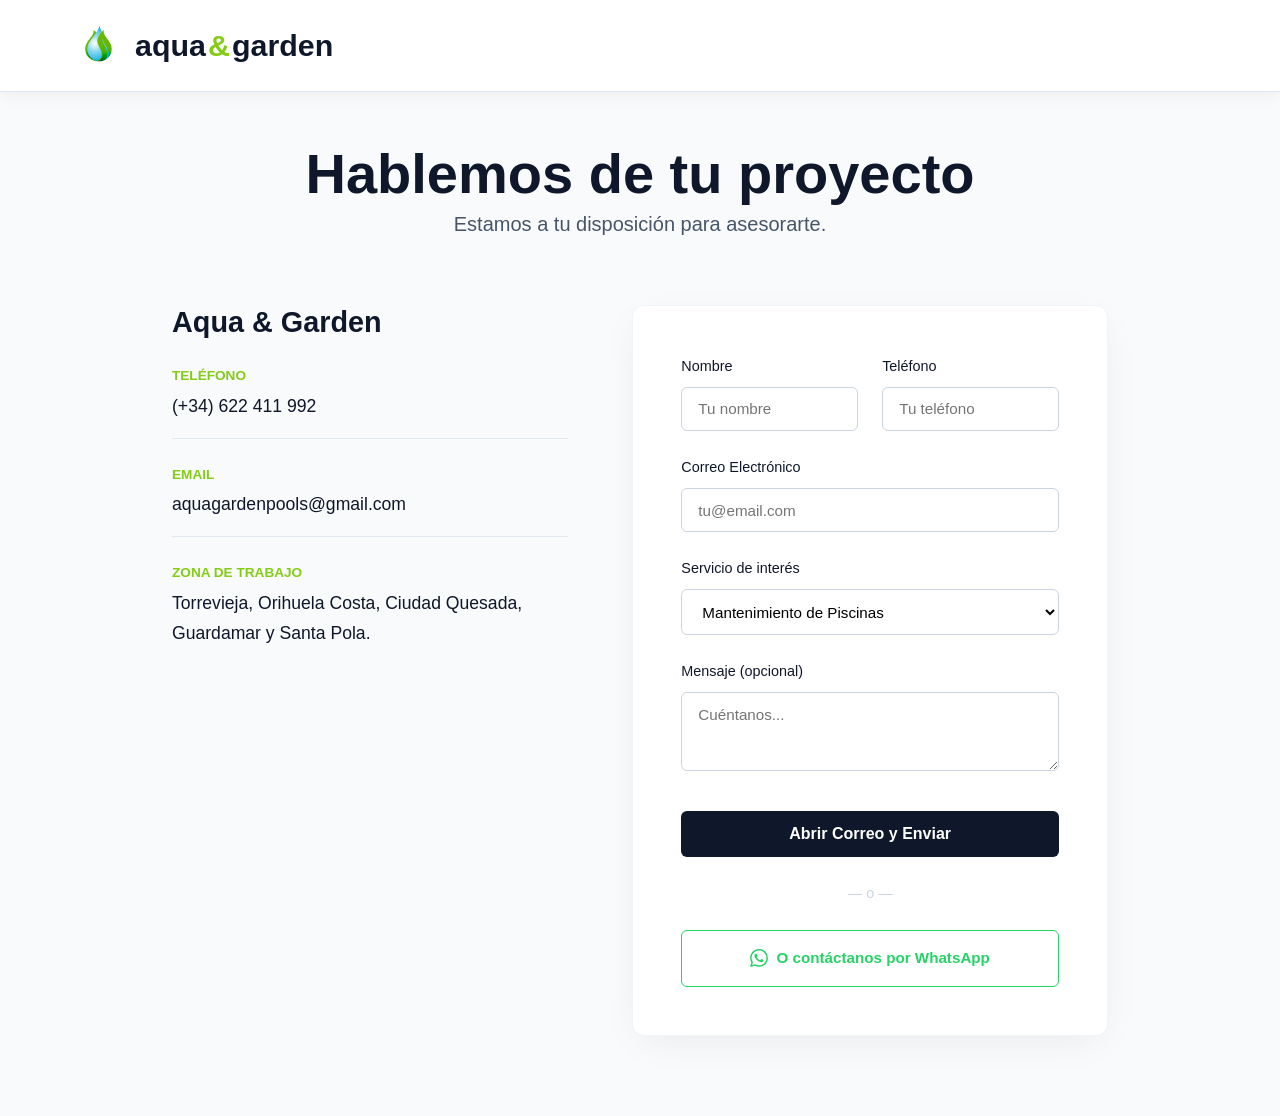
==== pages/contacto.html @ d7ba5b90 "Version inicial web Aqua Garden" ====
<!DOCTYPE html>
<html lang="es">
<head>
  <meta charset="UTF-8">
  <meta name="viewport" content="width=device-width, initial-scale=1.0">
  <title>Contacto | Aqua & Garden</title>
  <link rel="icon" type="image/png" href="../assets/img/faviconpestana.png">
  <link rel="stylesheet" href="../assets/css/style.css">
  <style>
    .contact-section { max-width: 1000px; margin: 0 auto; padding-top: 140px; padding-bottom: 80px; }
    .contact-header { text-align: center; margin-bottom: 4rem; }
    .contact-grid { display: grid; grid-template-columns: 1fr 1.2fr; gap: 4rem; align-items: start; }
    
    .contact-info { background: transparent; padding: 0; }
    .contact-info h3 { font-size: 1.8rem; margin-bottom: 1.5rem; color: var(--text-main); }
    .info-item { margin-bottom: 1.5rem; border-bottom: 1px solid #e2e8f0; padding-bottom: 1rem; }
    .info-label { display: block; font-size: 0.85rem; font-weight: 600; color: var(--primary); text-transform: uppercase; margin-bottom: 0.3rem; }
    .info-item p { color: var(--text-main); font-size: 1.1rem; margin: 0; }
    
    .contact-form-wrapper { background: #ffffff; padding: 3rem; border-radius: 12px; box-shadow: 0 10px 40px -10px rgba(0,0,0,0.08); border: 1px solid #f1f5f9; }
    .form-row { display: grid; grid-template-columns: 1fr 1fr; gap: 1.5rem; }
    .form-group { margin-bottom: 1.5rem; }
    .form-group label { display: block; margin-bottom: 0.5rem; font-weight: 500; font-size: 0.9rem; }
    .form-group input, .form-group select, .form-group textarea { width: 100%; padding: 0.8rem 1rem; border: 1px solid #cbd5e1; border-radius: 6px; background: #fff; font-family: inherit; font-size: 0.95rem; transition: all 0.3s; }
    .form-group input:focus, .form-group select:focus, .form-group textarea:focus { outline: none; border-color: var(--primary); box-shadow: 0 0 0 3px rgba(132, 204, 22, 0.1); }
    
    .btn-submit { width: 100%; padding: 0.9rem; font-size: 1rem; border-radius: 6px; background: var(--text-main); color: #fff; font-weight: 600; border: none; cursor: pointer; transition: 0.3s; margin-top: 0.5rem; }
    .btn-submit:hover { background: var(--primary); color: var(--text-main); }
    
    .btn-whatsapp { display: flex; align-items: center; justify-content: center; width: 100%; padding: 0.9rem; background: transparent; color: #25D366; border: 1px solid #25D366; border-radius: 6px; font-weight: 600; text-decoration: none; margin-top: 1rem; transition: 0.3s; font-size: 0.95rem; }
    .btn-whatsapp:hover { background: #25D366; color: #fff; }
    
    @media (max-width: 900px) { .contact-grid { grid-template-columns: 1fr; } .form-row { grid-template-columns: 1fr; gap: 0; } }
  </style>
</head>
<body>
  <header class="header"><div class="container header__container"><a href="../index.html" class="logo"><img src="../assets/img/gota.png" alt="Gota" class="header-logo-img">aqua<span>&</span>garden</a></div></header>

  <main class="contact-section container">
    <div class="contact-header">
      <h1 class="section-title">Hablemos de tu proyecto</h1>
      <p class="section-subtitle">Estamos a tu disposición para asesorarte.</p>
    </div>

    <div class="contact-grid">
      <div class="contact-info">
        <h3>Aqua & Garden</h3>
        <div class="info-item"><span class="info-label">Teléfono</span><p>(+34) 622 411 992</p></div>
        <div class="info-item"><span class="info-label">Email</span><p>aquagardenpools@gmail.com</p></div>
        <div class="info-item" style="border-bottom: none;"><span class="info-label">Zona de trabajo</span><p>Torrevieja, Orihuela Costa, Ciudad Quesada, Guardamar y Santa Pola.</p></div>
      </div>

      <div class="contact-form-wrapper">
        <!-- El formulario se envía a sí mismo (onsubmit) pero lo controlamos con JS -->
        <form id="contact-form">
          <div class="form-row">
            <div class="form-group"><label for="nombre">Nombre</label><input type="text" id="nombre" name="nombre" required placeholder="Tu nombre"></div>
            <div class="form-group"><label for="telefono">Teléfono</label><input type="tel" id="telefono" name="telefono" required placeholder="Tu teléfono"></div>
          </div>
          <div class="form-group"><label for="email">Correo Electrónico</label><input type="email" id="email" name="email" required placeholder="tu@email.com"></div>
          <div class="form-group"><label for="servicio">Servicio de interés</label><select id="servicio" name="servicio"><option value="piscina">Mantenimiento de Piscinas</option><option value="jardin">Jardinería</option><option value="limpieza">Limpieza</option></select></div>
          <div class="form-group"><label for="mensaje">Mensaje (opcional)</label><textarea id="mensaje" name="mensaje" rows="3" placeholder="Cuéntanos..."></textarea></div>
          <button type="submit" class="btn-submit">Abrir Correo y Enviar</button>
        </form>

        <div style="text-align: center; margin: 1.5rem 0; color: #cbd5e1; font-size: 0.9rem;">— o —</div>
        <a href="https://wa.me/34622411992?text=Hola,%20vengo%20desde%20la%20web%20de%20Aqua%20&%20Garden%20y%20me%20gustaría%20solicitar%20información." target="_blank" class="btn-whatsapp">
          <svg width="18" height="18" viewBox="0 0 24 24" fill="currentColor" style="margin-right: 8px;"><path d="M17.472 14.382c-.297-.149-1.758-.867-2.03-.967-.273-.099-.471-.148-.67.15-.197.297-.767.966-.94 1.164-.173.199-.347.223-.644.075-.297-.15-1.255-.463-2.39-1.475-.883-.788-1.48-1.761-1.653-2.059-.173-.297-.018-.458.13-.606.134-.133.298-.347.446-.52.149-.174.198-.298.298-.497.099-.198.05-.371-.025-.52-.075-.149-.669-1.612-.916-2.207-.242-.579-.487-.5-.669-.51-.173-.008-.371-.01-.57-.01-.198 0-.52.074-.792.372-.272.297-1.04 1.016-1.04 2.479 0 1.462 1.065 2.875 1.213 3.074.149.198 2.096 3.2 5.077 4.487.709.306 1.262.489 1.694.625.712.227 1.36.195 1.871.118.571-.085 1.758-.719 2.006-1.413.248-.694.248-1.289.173-1.413-.074-.124-.272-.198-.57-.347m-5.421 7.403h-.004a9.87 9.87 0 01-5.031-1.378l-.361-.214-3.741.982.998-3.648-.235-.374a9.86 9.86 0 01-1.51-5.26c.001-5.45 4.436-9.884 9.888-9.884 2.64 0 5.122 1.03 6.988 2.898a9.825 9.825 0 012.893 6.994c-.003 5.45-4.437 9.884-9.885 9.884m8.413-18.297A11.815 11.815 0 0012.05 0C5.495 0 .16 5.335.157 11.892c0 2.096.547 4.142 1.588 5.945L.057 24l6.305-1.654a11.882 11.882 0 005.683 1.448h.005c6.554 0 11.89-5.335 11.893-11.893a11.821 11.821 0 00-3.48-8.413z"/></svg>
          O contáctanos por WhatsApp
        </a>
      </div>
    </div>
  </main>

  <script>
    document.addEventListener("DOMContentLoaded", () => {
      const form = document.getElementById('contact-form');
      
      form.addEventListener('submit', (e) => {
        e.preventDefault(); // Evitamos que la página se recargue
        
        // Recogemos los datos
        const nombre = document.getElementById('nombre').value;
        const telefono = document.getElementById('telefono').value;
        const email = document.getElementById('email').value;
        const servicio = document.getElementById('servicio').value;
        const mensaje = document.getElementById('mensaje').value;

        // Preparamos el asunto y el cuerpo del correo
        const asunto = encodeURIComponent("Contacto Web: " + nombre);
        const cuerpo = encodeURIComponent(
          "Nombre: " + nombre + "\n" +
          "Teléfono: " + telefono + "\n" +
          "Email: " + email + "\n" +
          "Servicio: " + servicio + "\n\n" +
          "Mensaje:\n" + mensaje
        );

        // Abrimos el cliente de correo por defecto del usuario
        // NOTA: Aquí usamos el correo de Gmail que me indicaste
        const correoDestino = "aquagardenpools@gmail.com";
        window.location.href = `mailto:${correoDestino}?subject=${asunto}&body=${cuerpo}`;
      });
    });
  </script>
<script src="../assets/js/mobile-menu.js"></script>
</body>
</html>
---- assets/css/style.css ----
:root {
  --primary: #84cc16;
  --secondary: #38bdf8;
  --text-main: #0f172a;
  --text-muted: #475569;
  --bg-light: #f8fafc;
  --font-heading: 'Poppins', sans-serif;
  --font-base: 'Inter', sans-serif;
  --shadow: 0 4px 20px rgba(0,0,0,0.05);
}

* { margin: 0; padding: 0; box-sizing: border-box; }
body { background-color: var(--bg-light); color: var(--text-main); font-family: var(--font-base); line-height: 1.7; }
h1, h2, h3, h4 { font-family: var(--font-heading); line-height: 1.2; color: var(--text-main); }
a { text-decoration: none; color: inherit; }
.container { max-width: 1200px; margin: 0 auto; padding: 0 2rem; }

/* HEADER BASE */
header.header {
    position: fixed; top: 0; left: 0; width: 100%; z-index: 1000;
    padding: 1.2rem 0;
    transition: all 0.3s ease;
}
.header__container { display: flex; justify-content: space-between; align-items: center; }
.logo { font-family: var(--font-heading); font-size: 1.5rem; font-weight: 700; display: flex; align-items: center; gap: 2px; }
.logo span { color: var(--secondary); }
.header-logo-img { height: 46px; width: auto; margin-right: 0; margin-left: -5px; margin-top: -2px; }

/* NAVEGACIÓN */
.nav__list { display: flex; align-items: center; gap: 2.5rem; list-style: none; }
.nav__link { font-size: 0.95rem; font-weight: 500; color: var(--text-muted); transition: color 0.3s; }
.nav__link:hover, .nav__link.active { color: var(--primary); }

/* BOTONES */
.btn { display: inline-flex; align-items: center; justify-content: center; padding: 0.8rem 2rem; border-radius: 50px; font-weight: 600; font-size: 0.95rem; transition: all 0.3s; cursor: pointer; border: none; }
.btn--primary { background: var(--primary); color: var(--text-main); }
.btn--primary:hover { background: #65a30d; color: #ffffff; transform: translateY(-2px); }
.btn--lg { padding: 1rem 2.5rem; font-size: 1.1rem; }

/* HERO (PORTADA) */
.hero {
    height: 100vh; position: relative;
    background: url('https://images.unsplash.com/photo-1576013551627-0cc20b96c2a7?q=80&w=2070&auto=format&fit=crop') no-repeat center center/cover;
    display: flex; align-items: center; justify-content: center; text-align: center;
}
.hero::before { content: ''; position: absolute; inset: 0; background: linear-gradient(to right, rgba(15,23,42,0.85) 0%, rgba(15,23,42,0.5) 50%, rgba(15,23,42,0.1) 100%); }
.hero__content { position: relative; z-index: 10; max-width: 800px; padding-top: 80px; }
.hero__title { font-size: 4.5rem; font-weight: 700; line-height: 1.1; color: #ffffff; margin-bottom: 1.5rem; text-shadow: 0 4px 10px rgba(0,0,0,0.6); }
.hero__text { font-size: 1.4rem; color: #e2e8f0; margin-bottom: 2.5rem; text-shadow: 0 2px 5px rgba(0,0,0,0.8); }

/* =========================================
   LÓGICA DE LA CABECERA EN EL INICIO (TRANSPARENTE -> BLANCA)
   ========================================= */
header.header-transparent { background: transparent; }
header.header-transparent .logo, header.header-transparent .nav__link { color: #ffffff; text-shadow: 0 2px 4px rgba(0,0,0,0.6); }
header.header-transparent .logo span { color: var(--primary); }
header.header-transparent .btn--primary { background: transparent; border: 1px solid #ffffff; color: #ffffff; }

/* Al hacer scroll en el Inicio */
header.header-transparent.scrolled {
    background: rgba(255, 255, 255, 0.95);
    backdrop-filter: blur(10px);
    box-shadow: 0 4px 15px rgba(0,0,0,0.05);
}
header.header-transparent.scrolled .logo, header.header-transparent.scrolled .nav__link { color: var(--text-main); text-shadow: 0 0 8px rgba(255,255,255,1), 0 0 15px rgba(255,255,255,0.8); }
header.header-transparent.scrolled .logo span { color: var(--primary); }
header.header-transparent.scrolled .btn--primary { background: var(--primary); border: none; color: var(--text-main); }

/* =========================================
   LÓGICA DE LA CABECERA EN PÁGINAS INTERNAS (BLANCA SÓLIDA)
   ========================================= */
body > header.header:not(.header-transparent) {
    background: #ffffff;
    box-shadow: 0 4px 15px rgba(0,0,0,0.03);
    border-bottom: 1px solid #e2e8f0;
}
body > header.header:not(.header-transparent) .logo,
body > header.header:not(.header-transparent) .nav__link {
    color: var(--text-main);
    text-shadow: none;
}
body > header.header:not(.header-transparent) .logo span { color: var(--primary); }
body > header.header:not(.header-transparent) .btn--primary { background: var(--primary); color: var(--text-main); }

/* SECCIONES Y TARJETAS */
.section { padding: 6rem 0; background-color: #f8fafc; }
.section-header { margin-bottom: 3rem; text-align: center; }
.section-title { font-size: 3.5rem; color: var(--text-main); }
.section-subtitle { font-size: 1.25rem; color: var(--text-muted); }
.grid { display: grid; grid-template-columns: repeat(auto-fit, minmax(320px, 1fr)); gap: 2.5rem; max-width: 1200px; margin: 0 auto; }
.card { background: #ffffff; padding: 3.5rem 2.5rem; border-radius: 16px; border: 1px solid #e2e8f0; box-shadow: var(--shadow); transition: all 0.3s ease; position: relative; }
.card:hover { transform: translateY(-5px); border-color: var(--primary); box-shadow: 0 15px 30px -5px rgba(132, 204, 22, 0.2); }
.card__num { font-size: 4rem; font-weight: 800; color: rgba(132, 204, 22, 0.15); position: absolute; top: 1.5rem; right: 2rem; }
.card__title { font-size: 1.6rem; font-weight: 700; margin-bottom: 1rem; position: relative; z-index: 1; }
.card__desc { font-size: 1.05rem; color: var(--text-muted); position: relative; z-index: 1; }
.card__content { max-height: 0; overflow: hidden; transition: max-height 0.4s ease-in-out; }
.card__content.is-open { max-height: 500px; }

/* FOOTER */
.footer { background: var(--text-main); padding: 4rem 0 2rem; margin-top: 4rem; }
.footer__grid { display: grid; grid-template-columns: 2fr 1fr 1fr; gap: 3rem; margin-bottom: 3rem; }
.footer h3 { font-size: 1.1rem; margin-bottom: 1.5rem; color: #ffffff; }
.footer p, .footer a, .footer ul { color: #94a3b8; font-size: 0.95rem; }
.footer ul { list-style: none; display: flex; flex-direction: column; gap: 0.8rem; }
.footer__bottom { text-align: center; padding-top: 2rem; border-top: 1px solid rgba(255,255,255,0.1); color: #94a3b8; font-size: 0.85rem; }

/* SELECTOR DE IDIOMA */
.lang-select { background: transparent; border: 1px solid rgba(0,0,0,0.2); color: var(--text-main); padding: 0.4rem 1rem; border-radius: 4px; cursor: pointer; font-weight: 600; outline: none; }
header.header-transparent .lang-select { color: #ffffff; border-color: rgba(255,255,255,0.5); }

/* Arreglar el hueco superior en páginas internas */
main[style*="padding-top"] {
    padding-top: 140px !important;
}

/* RESPONSIVE BÁSICO */
@media (max-width: 900px) {
    .mobile-menu-btn { display: block; background: none; border: none; font-size: 2rem; color: inherit; cursor: pointer; }
    .nav { display: none; position: absolute; top: 100%; left: 0; width: 100%; background: #fff; padding: 2rem; box-shadow: 0 10px 20px rgba(0,0,0,0.1); }
    .nav.open { display: block; }
    .nav__list { flex-direction: column; gap: 1.5rem; }
    .nav__link { color: var(--text-main) !important; }
    .hero__title { font-size: 2.5rem; }
    .hero__text { font-size: 1.1rem; }
    .header__container { flex-wrap: wrap; }
    .mobile-menu-btn { margin-left: auto; }
}

/* =========================================
   HACER LAS LETRAS Y EL LOGO MÁS GRANDES
   ========================================= */

/* 1. Aumentar el tamaño del texto del logo */
.logo {
    font-size: 1.9rem !important; /* Antes 1.5rem */
}

/* 2. Aumentar el tamaño de la gota */
.header-logo-img {
    height: 55px !important; /* Antes 46px */
}

/* 3. Aumentar el tamaño de los enlaces del menú */
.nav__link {
    font-size: 1.15rem !important; /* Antes 0.95rem */
    font-weight: 600 !important; /* Un poco más gruesos para que resalten */
}

/* 4. Separar un poco más los elementos del menú para que no se vean apelotonados */
.nav__list {
    gap: 3rem !important;
}

/* 5. Ajustar el botón de contacto de la cabecera para que acompañe */
.header .btn--primary {
    font-size: 1.05rem !important;
    padding: 0.8rem 2.2rem !important;
}

/* 6. Ajustar el selector de idioma para que no se quede pequeño */
.lang-select {
    font-size: 1rem !important;
    padding: 0.5rem 1.2rem !important;
}

/* 7. En móviles, controlamos que no se desborde */
@media (max-width: 900px) {
    .logo { font-size: 1.6rem !important; }
    .header-logo-img { height: 45px !important; }
    .nav__link { font-size: 1.2rem !important; } /* En móvil el menú desplegable se ve más grande */
}

/* =========================================
   MÁS LUMINOSIDAD Y SOMBRAS EN LA CABECERA
   ========================================= */

/* 1. Aclarar la foto del Hero (menos opacidad en el degradado) */
.hero::before {
    background: linear-gradient(to right, rgba(15,23,42,0.5) 0%, rgba(15,23,42,0.15) 50%, rgba(15,23,42,0) 100%) !important;
}

/* 2. Sombreado fuerte para las letras de la cabecera (Inicio) */
header.header-transparent .logo,
header.header-transparent .nav__link {
    text-shadow: 
        0 2px 4px rgba(0, 0, 0, 0.8), 
        0 4px 10px rgba(0, 0, 0, 0.5) !important;
}

/* 3. Sombreado para el título y subtítulo del Hero */
.hero__title {
    text-shadow: 0 4px 15px rgba(0, 0, 0, 0.7), 0 2px 5px rgba(0, 0, 0, 0.9) !important;
}
.hero__text {
    text-shadow: 0 2px 8px rgba(0, 0, 0, 0.9), 0 1px 3px rgba(0, 0, 0, 1) !important;
}

/* =========================================
   RESPLANDOR OSCURO PARA LAS LETRAS (SIN APAGAR LA FOTO)
   ========================================= */

/* 1. Resplandor para la cabecera (Inicio) */
header.header-transparent .logo,
header.header-transparent .nav__link {
    color: #ffffff !important;
    text-shadow: 
        0 2px 4px rgba(0, 0, 0, 0.9), 
        0 4px 12px rgba(0, 0, 0, 0.8),
        0 0 20px rgba(0, 0, 0, 0.6) !important; /* Halo oscuro extra */
}

/* 2. Resplandor para el Título principal (Hero) */
.hero__title {
    color: #ffffff !important;
    text-shadow: 
        0 4px 10px rgba(0, 0, 0, 0.9), 
        0 8px 25px rgba(0, 0, 0, 0.8),
        0 0 30px rgba(0, 0, 0, 0.5) !important; /* Halo oscuro fuerte */
}

/* 3. Resplandor para el subtítulo (Hero) */
.hero__text {
    color: #ffffff !important;
    font-weight: 500 !important;
    text-shadow: 
        0 2px 6px rgba(0, 0, 0, 0.9), 
        0 4px 15px rgba(0, 0, 0, 0.8),
        0 0 20px rgba(0, 0, 0, 0.5) !important;
}

/* 4. La & en verde también necesita resplandor */
header.header-transparent .logo span {
    color: var(--primary) !important;
    text-shadow: 0 0 10px rgba(0, 0, 0, 0.8) !important;
}

/* =========================================
   TEXTO OSCURO CON HALO BLANCO (MÁXIMA LEGIBILIDAD Y LUMINOSIDAD)
   ========================================= */

/* 1. Letras de la cabecera (Inicio) */
header.header-transparent .logo,
header.header-transparent .nav__link {
    color: #0f172a !important; /* Azul noche oscuro */
    text-shadow: 
        0 0 10px rgba(255, 255, 255, 1), 
        0 0 20px rgba(255, 255, 255, 0.9),
        0 2px 5px rgba(255, 255, 255, 0.8) !important; /* Resplandor blanco */
    font-weight: 600 !important;
}

/* 2. La & en verde con resplandor blanco */
header.header-transparent .logo span {
    color: var(--primary) !important;
    text-shadow: 0 0 10px rgba(255, 255, 255, 1) !important;
}

/* 3. Título principal del Hero */
.hero__title {
    color: #0f172a !important; /* Azul noche oscuro */
    text-shadow: 
        0 0 15px rgba(255, 255, 255, 1), 
        0 0 30px rgba(255, 255, 255, 0.9),
        0 4px 10px rgba(255, 255, 255, 0.8) !important;
}

/* 4. Subtítulo del Hero */
.hero__text {
    color: #0f172a !important;
    font-weight: 600 !important;
    text-shadow: 
        0 0 10px rgba(255, 255, 255, 1), 
        0 0 20px rgba(255, 255, 255, 0.8),
        0 2px 5px rgba(255, 255, 255, 0.9) !important;
}

/* =========================================
   DISEÑO PROFESIONAL: TEXTO A LA IZQUIERDA Y DEGRADADO ELEGANTE
   ========================================= */

/* 1. Volver a poner el texto BLANCO (pero sin sombras de parche) */
.hero__title,
.hero__text {
    color: #ffffff !important;
    text-shadow: 0 2px 10px rgba(0, 0, 0, 0.4) !important; /* Sombra sutil y elegante */
}

/* 2. Alinear el contenido a la izquierda (estilo revista) */
.hero__content {
    text-align: left !important;
    margin: 0 !important; /* Quitamos el centrado */
    align-items: flex-start !important; /* Alinea a la izquierda */
    max-width: 800px !important;
}

/* 3. El truco de profesional: Degradado oscuro de izquierda a derecha */
.hero::before {
    background: linear-gradient(to right, rgba(15, 23, 42, 0.9) 0%, rgba(15, 23, 42, 0.6) 45%, rgba(15, 23, 42, 0) 100%) !important;
}

/* 4. Ajustar la cabecera para que sus letras blancas no tengan sombras de parche */
header.header-transparent .logo,
header.header-transparent .nav__link {
    color: #ffffff !important;
    text-shadow: 0 1px 3px rgba(0, 0, 0, 0.4) !important; /* Sombra sutil */
}

/* 5. Ajustar el botón para que no esté centrado */
.hero__actions {
    justify-content: flex-start !important;
}

/* =========================================
   ESTILO EDITORIAL LIMPIO (TEXTO BLANCO Y SOMBRA DISCRETA)
   ========================================= */

/* 1. El texto del Hero (Título y Párrafo) en blanco con sombra negra discreta */
.hero__title,
.hero__text {
    color: #ffffff !important;
    /* Sombra sutil: un poco de desenfoque y un pelín de desplazamiento hacia abajo */
    text-shadow: 0 3px 10px rgba(0, 0, 0, 0.6) !important; 
}

/* 2. El fondo de la izquierda: un degradado suave, sin que sea un bloque negro */
.hero::before {
    background: linear-gradient(to right, rgba(15, 23, 42, 0.7) 0%, rgba(15, 23, 42, 0.3) 50%, rgba(15, 23, 42, 0) 100%) !important;
}

/* 3. La cabecera (Inicio): texto blanco con la misma sombra discreta */
header.header-transparent .logo,
header.header-transparent .nav__link {
    color: #ffffff !important;
    text-shadow: 0 2px 8px rgba(0, 0, 0, 0.6) !important;
}

/* 4. La & en verde */
header.header-transparent .logo span {
    color: var(--primary) !important;
    text-shadow: none !important;
}

/* =========================================
   SOMBRA NEGRA FUERTE PARA EL SUBTÍTULO (HERO TEXT)
   ========================================= */

.hero__text {
    color: #ffffff !important;
    /* Sombra negra sólida y difuminada para máximo contraste */
    text-shadow: 
        0 2px 4px rgba(0, 0, 0, 1), 
        0 4px 10px rgba(0, 0, 0, 0.9),
        0 0 15px rgba(0, 0, 0, 0.7) !important; 
    font-weight: 500 !important;
}

/* =========================================
   SOMBRA MUY FUERTE PARA EL SUBTÍTULO (HERO TEXT)
   ========================================= */

.hero__text {
    color: #ffffff !important;
    /* Sombra multicapa: una sólida muy pegada para definir el borde, y otra más difuminada para dar profundidad */
    text-shadow: 
        0 1px 2px rgba(0, 0, 0, 1), 
        0 3px 6px rgba(0, 0, 0, 1),
        0 6px 15px rgba(0, 0, 0, 0.9),
        0 0 25px rgba(0, 0, 0, 0.8) !important; 
    font-weight: 600 !important; /* Un poco más de grosor ayuda a que la sombra se integre mejor */
    letter-spacing: 0.5px !important; /* Un pelín de separación entre letras para que se lea mejor */
}

/* =========================================
   EFECTO 3D PARA EL SUBTÍTULO (HERO TEXT)
   ========================================= */

.hero__text {
    color: #ffffff !important;
    /* Sombra dura pegada (efecto relieve) + Sombra proyectada (efecto 3D) */
    text-shadow: 
        1px 1px 0px rgba(0, 0, 0, 1),    /* Sombra dura derecha-abajo */
        2px 2px 0px rgba(0, 0, 0, 1),    /* Sombra dura 2 */
        3px 3px 0px rgba(0, 0, 0, 1),    /* Sombra dura 3 */
        5px 5px 10px rgba(0, 0, 0, 0.8), /* Proyección difuminada */
        0 0 20px rgba(0, 0, 0, 0.5) !important; /* Halo general oscuro */
    font-weight: 600 !important;
}

/* =========================================
   EFECTO 3D PARA EL TÍTULO Y LA CABECERA
   ========================================= */

/* 1. Título principal (Hero Title) */
.hero__title {
    color: #ffffff !important;
    text-shadow: 
        1px 1px 0px rgba(0, 0, 0, 1),
        2px 2px 0px rgba(0, 0, 0, 1),
        4px 4px 0px rgba(0, 0, 0, 1),
        6px 6px 15px rgba(0, 0, 0, 0.8),
        0 0 25px rgba(0, 0, 0, 0.5) !important;
    font-weight: 700 !important;
}

/* 2. Letras de la cabecera (Logo y Menú) */
header.header-transparent .logo,
header.header-transparent .nav__link {
    color: #ffffff !important;
    text-shadow: 
        1px 1px 0px rgba(0, 0, 0, 1),
        2px 2px 0px rgba(0, 0, 0, 1),
        4px 4px 8px rgba(0, 0, 0, 0.8),
        0 0 15px rgba(0, 0, 0, 0.5) !important;
}

/* 3. La & verde mantiene su color pero con sombra para resaltar */
header.header-transparent .logo span {
    color: var(--primary) !important;
    text-shadow: 
        1px 1px 0px rgba(0, 0, 0, 1),
        2px 2px 0px rgba(0, 0, 0, 1) !important;
}

/* =========================================
   ARREGLO DE CABECERA PARA PÁGINAS INTERNAS
   ========================================= */

/* 1. En las páginas internas, la cabecera es blanca sólida y sin efecto 3D */
body > header.header:not(.header-transparent) {
    background: #ffffff !important;
    box-shadow: 0 4px 15px rgba(0, 0, 0, 0.05) !important;
    border-bottom: 1px solid #e2e8f0 !important;
}

body > header.header:not(.header-transparent) .logo,
body > header.header:not(.header-transparent) .nav__link {
    color: #0f172a !important; /* Azul noche */
    text-shadow: none !important; /* QUITAMOS el efecto 3D aquí */
}

body > header.header:not(.header-transparent) .logo span {
    color: var(--primary) !important;
}

/* 2. En el Inicio, la cabecera flota y las letras tienen el efecto 3D */
header.header.header-transparent .logo,
header.header.header-transparent .nav__link {
    color: #ffffff !important;
    text-shadow: 
        1px 1px 0px rgba(0, 0, 0, 1),
        2px 2px 0px rgba(0, 0, 0, 1),
        4px 4px 8px rgba(0, 0, 0, 0.8),
        0 0 15px rgba(0, 0, 0, 0.5) !important;
}

header.header.header-transparent .logo span {
    color: var(--primary) !important;
    text-shadow: 
        1px 1px 0px rgba(0, 0, 0, 1),
        2px 2px 0px rgba(0, 0, 0, 1) !important;
}

/* 3. Ocultar la foto de fondo que se estaba colando en la página de Servicios */
body > header:not(.header-transparent) + main .hero {
    display: none !important; /* Elimina cualquier rastro de la foto en páginas internas */
}

/* =========================================
   TARJETAS ESTILO BOTÓN 3D (RELIEVE VERDE)
   ========================================= */

.card {
    background-color: #ffffff !important;
    border: 1px solid #e2e8f0 !important; /* Borde gris suave por defecto */
    border-radius: 16px !important;
    padding: 3.5rem 2.5rem !important;
    transition: all 0.2s ease-out !important; /* Transición rápida para el efecto de presión */
    
    /* LA MAGIA DEL 3D: Sombra sólida verde (simula el grosor) + Sombra difuminada (profundidad) */
    box-shadow: 
        4px 4px 0px 0px var(--primary),       /* Canto verde sólido */
        8px 8px 15px 0px rgba(0,0,0,0.1) !important; /* Sombra flotante */
}

/* Efecto al pasar el ratón (Hover) */
.card:hover {
    transform: translate(-2px, -2px) !important; /* El botón se levanta un poco más */
    border-color: var(--primary) !important; /* El borde entero se vuelve verde */
    
    /* Aumentamos el grosor del canto verde y la sombra para exagerar el efecto */
    box-shadow: 
        6px 6px 0px 0px var(--primary),       
        12px 12px 25px 0px rgba(0,0,0,0.15) !important; 
}

/* Efecto al hacer clic (Active) - Como si se presionara el botón */
.card:active {
    transform: translate(2px, 2px) !important; /* Baja al presionar */
    box-shadow: 
        1px 1px 0px 0px var(--primary), 
        2px 2px 5px 0px rgba(0,0,0,0.1) !important; 
}

/* Arreglamos el número gigante para que no se salga del nuevo diseño */
.card__num {
    font-size: 4rem !important;
    font-weight: 800 !important;
    color: rgba(132, 204, 22, 0.15) !important;
    position: absolute !important;
    top: 1.5rem !important;
    right: 2rem !important;
    line-height: 1 !important;
    transition: all 0.3s ease !important;
    z-index: 0 !important;
    pointer-events: none;
}

.card:hover .card__num {
    color: rgba(132, 204, 22, 0.3) !important;
    transform: scale(1.1) !important;
}

/* El título y la descripción deben estar por encima del número */
.card__title, .card__desc {
    position: relative !important;
    z-index: 1 !important;
}

/* =========================================
   FOOTER MINIMALISTA Y ELEGANTE
   ========================================= */

.footer {
    background: #0f172a !important; /* Azul noche profundo */
    padding: 3rem 0 1.5rem !important; /* Menos altura total */
    margin-top: 4rem;
}

.footer__grid {
    display: flex !important;
    justify-content: space-between !important;
    align-items: flex-start !important;
    flex-wrap: wrap;
    gap: 2rem;
    margin-bottom: 2rem !important;
}

/* Columna Izquierda: Logo y lema corto */
.footer__brand {
    max-width: 300px;
}
.footer__brand .logo {
    font-size: 1.5rem !important;
    color: #ffffff !important;
    display: inline-block;
    margin-bottom: 0.5rem;
}
.footer__brand p {
    font-size: 0.85rem !important;
    color: #94a3b8 !important;
    line-height: 1.5 !important;
}

/* Columnas Derechas: Enlaces directos sin cabeceras gigantes */
.footer__links, .footer__contact {
    display: flex;
    flex-direction: column;
    gap: 0.8rem;
}
.footer__links h3, .footer__contact h3 {
    display: none !important; /* Ocultamos los títulos "Navegación" y "Contacto" para ser más limpios */
}
.footer ul {
    display: flex;
    flex-direction: column;
    gap: 0.8rem;
    list-style: none;
    padding: 0;
}
.footer a, .footer p {
    font-size: 0.9rem !important;
    color: #cbd5e1 !important;
    transition: color 0.3s;
    margin: 0;
}
.footer a:hover {
    color: var(--primary) !important;
}

/* Línea inferior (Copyright y Legales juntos) */
.footer__bottom {
    display: flex;
    justify-content: space-between;
    align-items: center;
    flex-wrap: wrap;
    padding-top: 1.5rem !important;
    border-top: 1px solid rgba(255,255,255,0.1) !important;
    font-size: 0.8rem !important;
    color: #64748b !important;
}

/* Contenedor para los enlaces legales en la misma línea */
.legal-links {
    display: flex;
    gap: 1.5rem;
    align-items: center;
}
.legal-links a {
    color: #64748b !important;
    text-decoration: none;
    transition: color 0.3s;
}
.legal-links a:hover {
    color: #ffffff !important;
}
.legal-links span {
    color: #334155; /* Color del puntito separador */
}

@media (max-width: 768px) {
    .footer__grid {
        flex-direction: column;
        gap: 2rem;
    }
    .footer__bottom {
        flex-direction: column;
        gap: 1rem;
        text-align: center;
    }
    .legal-links {
        justify-content: center;
    }
}

/* =========================================
   FOOTER MINIMALISTA HORIZONTAL
   ========================================= */

.footer {
    background: #0f172a !important;
    padding: 2rem 0 1rem !important;
    margin-top: 4rem;
    font-family: var(--font-base);
}

.footer .container {
    display: flex;
    flex-direction: column;
    gap: 1.5rem;
}

/* Fila superior: Logo a la izquierda, Navegación a la derecha */
.footer-top {
    display: flex;
    justify-content: space-between;
    align-items: center;
    border-bottom: 1px solid rgba(255,255,255,0.05);
    padding-bottom: 1.5rem;
}

.footer-logo {
    font-family: var(--font-heading);
    font-size: 1.4rem;
    font-weight: 700;
    color: #ffffff;
    text-decoration: none;
}
.footer-logo span {
    color: var(--primary);
}

.footer-nav {
    display: flex;
    gap: 2rem;
}

.footer-nav a {
    color: #94a3b8;
    text-decoration: none;
    font-size: 0.95rem;
    font-weight: 500;
    transition: color 0.3s;
}

.footer-nav a:hover {
    color: #ffffff;
}

/* Fila inferior: Contacto a la izquierda, Legales a la derecha */
.footer-bottom {
    display: flex;
    justify-content: space-between;
    align-items: center;
    font-size: 0.8rem;
    color: #64748b;
}

.footer-contact, .footer-legal {
    display: flex;
    align-items: center;
    gap: 0.8rem;
}

.footer-bottom a {
    color: #64748b;
    text-decoration: none;
    transition: color 0.3s;
}

.footer-bottom a:hover {
    color: #ffffff;
}

/* Los puntitos separadores */
.footer-bottom span {
    color: #334155;
}

/* Responsive para móviles */
@media (max-width: 768px) {
    .footer-top {
        flex-direction: column;
        gap: 1.5rem;
        text-align: center;
    }
    .footer-nav {
        flex-wrap: wrap;
        justify-content: center;
        gap: 1rem;
    }
    .footer-bottom {
        flex-direction: column;
        gap: 1rem;
        text-align: center;
    }
}

/* =========================================
   FOOTER HORIZONTAL CON LA GOTA
   ========================================= */

.footer {
    background: #0f172a !important;
    padding: 4rem 0 2rem !important;
    margin-top: 4rem;
    font-family: var(--font-base);
}

.footer-grid {
    display: grid;
    grid-template-columns: 2fr 1fr 1fr 1fr; /* La primera columna es más ancha para el logo */
    gap: 3rem;
    margin-bottom: 3rem;
}

/* Estilos de la columna del Logo */
.brand-col {
    display: flex;
    flex-direction: column;
    gap: 1rem;
}

.footer-logo {
    display: flex;
    align-items: center;
    gap: 8px;
    font-family: var(--font-heading);
    font-size: 1.8rem;
    font-weight: 700;
    color: #ffffff;
    text-decoration: none;
}

.footer-logo span {
    color: var(--primary);
}

.footer-gota {
    height: 40px;
    width: auto;
    margin-left: -5px;
}

.footer-tagline {
    color: #94a3b8;
    font-size: 0.9rem;
    line-height: 1.6;
    max-width: 300px;
}

/* Estilos de las columnas de enlaces */
.footer-col h4 {
    color: #ffffff;
    font-size: 1.1rem;
    margin-bottom: 1.2rem;
    font-weight: 600;
}

.footer-col ul {
    list-style: none;
    padding: 0;
    display: flex;
    flex-direction: column;
    gap: 0.8rem;
}

.footer-col a {
    color: #94a3b8;
    text-decoration: none;
    font-size: 0.95rem;
    transition: color 0.3s;
}

.footer-col a:hover {
    color: var(--primary);
}

/* Línea inferior de Copyright */
.footer-bottom {
    border-top: 1px solid rgba(255,255,255,0.1);
    padding-top: 1.5rem;
    text-align: center;
    color: #64748b;
    font-size: 0.85rem;
}

/* Responsive para móviles */
@media (max-width: 900px) {
    .footer-grid {
        grid-template-columns: 1fr 1fr;
    }
}
@media (max-width: 600px) {
    .footer-grid {
        grid-template-columns: 1fr;
        gap: 2rem;
    }
    .footer-tagline {
        max-width: 100%;
    }
}

/* =========================================
   FOOTER ULTRA-COMPACTO (SOLO 2 LÍNEAS)
   ========================================= */

.footer {
    background: #0f172a !important;
    padding: 1.5rem 0 !important; /* Poco espacio arriba y abajo */
    margin-top: 4rem;
    font-family: var(--font-base);
    font-size: 0.85rem;
}

.footer-compact {
    display: flex;
    flex-direction: column;
    gap: 1rem; /* Espacio entre la línea 1 y la línea 2 */
}

/* Fila 1 */
.footer-row-1 {
    display: flex;
    justify-content: space-between;
    align-items: center;
    padding-bottom: 1rem;
    border-bottom: 1px solid rgba(255,255,255,0.05); /* Separador sutil */
}

.footer-logo {
    display: flex;
    align-items: center;
    gap: 6px;
    font-family: var(--font-heading);
    font-size: 1.3rem;
    font-weight: 700;
    color: #ffffff;
    text-decoration: none;
}

.footer-logo span {
    color: var(--primary);
}

.footer-gota {
    height: 28px; /* Gota más pequeña para que no ocupe mucho */
    width: auto;
}

.footer-nav {
    display: flex;
    gap: 1.5rem;
}

.footer-nav a {
    color: #94a3b8;
    text-decoration: none;
    font-weight: 500;
    transition: color 0.3s;
}

.footer-nav a:hover {
    color: #ffffff;
}

/* Fila 2 */
.footer-row-2 {
    display: flex;
    justify-content: space-between;
    align-items: center;
    color: #64748b;
}

.footer-info {
    display: flex;
    align-items: center;
    gap: 0.8rem;
}

.footer-info a {
    color: #64748b;
    text-decoration: none;
    transition: color 0.3s;
}

.footer-info a:hover {
    color: #ffffff;
}

.footer-info span {
    color: #334155; /* Puntito separador */
}

/* Responsive para pantallas muy pequeñas */
@media (max-width: 900px) {
    .footer-row-1, .footer-row-2 {
        flex-direction: column;
        gap: 1rem;
        text-align: center;
    }
    .footer-nav, .footer-info {
        flex-wrap: wrap;
        justify-content: center;
    }
}

/* =========================================
   FOOTER TOTALMENTE HORIZONTAL (3 LÍNEAS)
   ========================================= */

.footer-horizontal {
    display: flex;
    flex-direction: column;
    gap: 1rem;
    padding: 2rem 0;
}

/* Fila 1: Logo a la izquierda, Menú a la derecha */
.footer-h-row-1 {
    display: flex;
    justify-content: space-between;
    align-items: center;
    border-bottom: 1px solid rgba(255,255,255,0.1);
    padding-bottom: 1rem;
}

.footer-logo {
    display: flex;
    align-items: center;
    gap: 6px;
    font-family: var(--font-heading);
    font-size: 1.4rem;
    font-weight: 700;
    color: #ffffff;
    text-decoration: none;
}
.footer-logo span { color: var(--primary); }
.footer-gota { height: 30px; width: auto; }

.footer-nav {
    display: flex;
    gap: 1.5rem;
}
.footer-nav a {
    color: #94a3b8;
    text-decoration: none;
    font-size: 0.95rem;
    transition: color 0.3s;
}
.footer-nav a:hover { color: #ffffff; }

/* Fila 2: Contacto y Legales en horizontal */
.footer-h-row-2 {
    display: flex;
    justify-content: center;
    align-items: center;
    gap: 0.8rem;
    flex-wrap: wrap; /* Para que en móviles salte de línea si no cabe */
}
.footer-h-row-2 a {
    color: #94a3b8;
    text-decoration: none;
    font-size: 0.85rem;
    transition: color 0.3s;
}
.footer-h-row-2 a:hover { color: #ffffff; }
.dot { color: #334155; }

/* Fila 3: Copyright */
.footer-h-row-3 {
    text-align: center;
    color: #64748b;
    font-size: 0.8rem;
    margin-top: 0.5rem;
}

@media (max-width: 768px) {
    .footer-h-row-1 {
        flex-direction: column;
        gap: 1rem;
        text-align: center;
    }
}

/* =========================================
   DISEÑO RESPONSIVE (MÓVILES Y TABLETS)
   ========================================= */

@media (max-width: 768px) {
    /* --- 1. CABECERA Y MENÚ HAMBURGUESA --- */
    .header {
        padding: 1rem 0 !important;
    }
    
    /* Ocultamos el menú normal en móviles */
    .nav {
        display: none;
        position: absolute;
        top: 100%;
        left: 0;
        width: 100%;
        background: #ffffff;
        box-shadow: 0 10px 20px rgba(0,0,0,0.1);
        padding: 2rem;
        flex-direction: column;
        align-items: center;
        border-top: 1px solid #e2e8f0;
    }

    /* Cuando el JS le añade la clase .open, se muestra */
    .nav.open {
        display: flex !important;
    }

    .nav__list {
        flex-direction: column;
        gap: 1.5rem;
        width: 100%;
        text-align: center;
    }

    /* Mostramos el botón de las rayitas */
    .mobile-menu-btn {
        display: block !important;
        font-size: 2rem;
        color: var(--text-main); /* Color oscuro para que se vea */
        background: none;
        border: none;
        cursor: pointer;
    }

    /* Si estamos en la portada (cabecera transparente), el botón es blanco */
    header.header-transparent .mobile-menu-btn {
        color: #ffffff;
        text-shadow: 0 2px 4px rgba(0,0,0,0.5);
    }

    /* --- 2. HERO (PORTADA) --- */
    .hero {
        height: auto !important;
        min-height: 100vh;
        padding-top: 120px !important;
        padding-bottom: 80px !important;
        text-align: center;
    }

    .hero__content {
        text-align: center !important;
        margin: 0 auto !important;
        padding: 0 1rem;
        align-items: center !important;
    }

    .hero__title {
        font-size: 2.8rem !important; /* Letra más pequeña para que quepa */
        text-shadow: 0 2px 5px rgba(0,0,0,0.8) !important;
    }

    .hero__text {
        font-size: 1.1rem !important;
        padding: 0 1rem !important;
    }

    .hero__actions {
        justify-content: center !important;
        width: 100%;
        flex-direction: column;
        gap: 1rem;
    }

    /* --- 3. TARJETAS DE SERVICIOS --- */
    .grid {
        grid-template-columns: 1fr !important; /* Una tarjeta por fila */
        gap: 2rem !important;
    }

    .card {
        padding: 2rem 1.5rem !important;
    }

    .section-title {
        font-size: 2.2rem !important;
    }

    /* --- 4. PÁGINA DE CONTACTO --- */
    .contact-grid {
        grid-template-columns: 1fr !important;
        gap: 2rem !important;
    }

    .contact-form-wrapper {
        padding: 2rem 1.5rem !important;
    }

    .form-row {
        grid-template-columns: 1fr !important; /* Nombre y Teléfono uno debajo de otro */
        gap: 0 !important;
    }

    /* --- 5. FOOTER --- */
    .footer-h-row-1 {
        flex-direction: column !important;
        gap: 1rem !important;
        text-align: center;
    }

    .footer-nav {
        flex-wrap: wrap;
        justify-content: center;
        gap: 1rem !important;
    }

    .footer-h-row-2 {
        flex-direction: column !important;
        gap: 0.5rem !important;
    }
    
    /* Ocultamos los puntitos separadores en el móvil para que quede más limpio */
    .footer-h-row-2 .dot {
        display: none;
    }
}

/* =========================================
   ARREGLO DEL BOTÓN DE MENÚ MÓVIL
   ========================================= */

@media (max-width: 768px) {
    /* 1. Hacemos que el contenedor de la cabecera se comporte bien en móvil */
    .header__container {
        display: flex;
        justify-content: space-between;
        align-items: center;
        flex-wrap: nowrap; /* Evita que el botón baje a otra línea */
    }

    /* 2. Estilo del botón de las tres rayitas */
    #menu-btn {
        display: block !important;
        background: transparent !important;
        border: none !important;
        font-size: 2rem !important;
        color: #ffffff !important; /* Blanco para que resalte sobre la foto */
        cursor: pointer;
        z-index: 1001; /* Asegura que esté por encima del menú */
        padding: 0.5rem;
        text-shadow: 0 2px 5px rgba(0,0,0,0.8); /* Sombra para que se lea sobre el cielo */
    }

    /* 3. Cuando el menú está abierto, el botón cambia a una X */
    #menu-btn.open {
        color: var(--text-main) !important; /* Oscuro cuando el menú blanco está abierto */
        text-shadow: none;
    }

    /* 4. El menú desplegable blanco */
    .nav {
        position: absolute;
        top: 100%;
        left: 0;
        width: 100%;
        background: #ffffff !important;
        box-shadow: 0 10px 20px rgba(0,0,0,0.1);
        padding: 2rem;
        display: none; /* Oculto por defecto */
        flex-direction: column;
        align-items: center;
        z-index: 1000;
    }

    .nav.open {
        display: flex !important;
    }

    .nav__list {
        flex-direction: column;
        gap: 1.5rem;
        width: 100%;
        text-align: center;
    }

    .nav__link {
        color: var(--text-main) !important; /* Texto oscuro en el menú blanco */
        font-size: 1.2rem !important;
    }
}

/* =========================================
   OCULTAR EL BOTÓN MÓVIL EN ESCRITORIO Y MOSTRARLO EN MÓVIL
   ========================================= */

/* 1. En ordenadores (pantallas grandes), el botón está TOTALMENTE OCULTO */
.mobile-menu-btn, #menu-btn {
    display: none !important;
}

/* 2. En móviles (pantallas menores a 768px), el botón aparece */
@media (max-width: 768px) {
    .mobile-menu-btn, #menu-btn {
        display: block !important;
        background: transparent !important;
        border: none !important;
        font-size: 2rem !important;
        color: #ffffff !important; /* Blanco sobre la foto */
        cursor: pointer;
        z-index: 1001;
        text-shadow: 0 2px 5px rgba(0,0,0,0.8);
    }

    /* Ocultamos el menú de escritorio en móvil (hasta que se pulse el botón) */
    .nav {
        display: none;
        position: absolute;
        top: 100%;
        left: 0;
        width: 100%;
        background: #ffffff !important;
        flex-direction: column;
        padding: 2rem;
        box-shadow: 0 10px 20px rgba(0,0,0,0.1);
        z-index: 1000;
    }

    .nav.open {
        display: flex !important;
    }

    /* En el menú desplegable móvil, las letras son oscuras */
    .nav__link {
        color: var(--text-main) !important;
        font-size: 1.2rem !important;
    }
}

/* =========================================
   REDISEÑO DEL MENÚ MÓVIL (COMPACTO Y ELEGANTE)
   ========================================= */

@media (max-width: 768px) {
    /* 1. El contenedor del menú (ocupa todo el ancho pero es compacto) */
    .nav {
        position: absolute;
        top: 100%;
        left: 0;
        width: 100%;
        background: #ffffff !important;
        box-shadow: 0 10px 30px rgba(0,0,0,0.15) !important;
        padding: 1.5rem 2rem !important;
        display: none;
        flex-direction: column;
        align-items: center;
        border-bottom: 3px solid var(--primary);
    }

    .nav.open {
        display: flex !important;
    }

    /* 2. Los enlaces del menú (sin sombras, oscuros y separados) */
    .nav__list {
        flex-direction: column;
        gap: 1.2rem !important;
        width: 100%;
        text-align: center;
    }

    .nav__link {
        color: #0f172a !important; /* Azul noche */
        text-shadow: none !important; /* Quitamos la sombra que los hacía ilegibles */
        font-size: 1.1rem !important;
        font-weight: 600 !important;
        display: block;
        padding: 0.5rem 0;
        border-bottom: 1px solid #f1f5f9;
        transition: color 0.3s;
    }

    .nav__link:hover, .nav__link.active {
        color: var(--primary) !important;
    }

    /* 3. El botón de contacto dentro del menú */
    .nav .btn--primary {
        width: 100%;
        margin-top: 0.5rem;
        padding: 0.8rem !important;
        font-size: 1rem !important;
    }

    /* 4. El botón de las rayitas (X) para cerrar */
    #menu-btn {
        display: block !important;
        color: #ffffff !important;
        font-size: 2rem !important;
        z-index: 1005 !important;
    }

    /* 5. Arreglar el select de idioma para que no flote solo */
    .nav__list li:last-child {
        margin-top: 1rem;
        width: 100%;
        display: flex;
        justify-content: center;
    }

    .lang-select {
        color: #0f172a !important;
        border-color: #cbd5e1 !important;
        background: #f8fafc !important;
    }
}

/* =========================================
   MENÚ MÓVIL TIPO CRISTAL (TRANSLÚCIDO Y DIFUMINADO)
   ========================================= */

@media (max-width: 768px) {
    /* 1. El fondo del menú: Cristal difuminado */
    .nav {
        position: absolute;
        top: 100%;
        left: 0;
        width: 100%;
        /* Fondo oscuro semitransparente para que resalten las letras blancas */
        background: rgba(15, 23, 42, 0.85) !important; 
        backdrop-filter: blur(12px) !important; /* Efecto difuminado de cristal */
        -webkit-backdrop-filter: blur(12px) !important;
        box-shadow: 0 10px 30px rgba(0,0,0,0.3) !important;
        padding: 1.5rem 2rem !important;
        display: none;
        flex-direction: column;
        align-items: center;
        border-bottom: 2px solid var(--primary);
    }

    .nav.open {
        display: flex !important;
    }

    /* 2. Los enlaces del menú en blanco para que resalten sobre el cristal oscuro */
    .nav__list {
        flex-direction: column;
        gap: 1.2rem !important;
        width: 100%;
        text-align: center;
    }

    .nav__link {
        color: #ffffff !important; /* Letras blancas */
        text-shadow: 0 2px 4px rgba(0, 0, 0, 0.8) !important; /* Sombra para legibilidad */
        font-size: 1.15rem !important;
        font-weight: 600 !important;
        display: block;
        padding: 0.5rem 0;
        border-bottom: 1px solid rgba(255, 255, 255, 0.1); /* Línea divisoria sutil */
        transition: color 0.3s;
    }

    .nav__link:hover, .nav__link.active {
        color: var(--primary) !important; /* Verde al pasar el ratón */
    }

    /* 3. El botón de contacto dentro del menú */
    .nav .btn--primary {
        width: 100%;
        margin-top: 1rem;
        padding: 0.8rem !important;
        font-size: 1rem !important;
        box-shadow: 0 4px 15px rgba(132, 204, 22, 0.3) !important;
    }

    /* 4. Arreglar el select de idioma para que encaje en el cristal */
    .nav__list li:last-child {
        margin-top: 1rem;
        width: 100%;
        display: flex;
        justify-content: center;
        border-bottom: none;
    }

    .lang-select {
        color: #ffffff !important;
        border-color: rgba(255, 255, 255, 0.3) !important;
        background: rgba(0, 0, 0, 0.3) !important;
    }
}

/* =========================================
   REDISEÑO DE SERVICIOS PARA MÓVIL (COMPACTO Y ELEGANTE)
   ========================================= */

@media (max-width: 768px) {
    /* 1. Ajustar el contenedor principal para que no haya tanto hueco arriba */
    .section {
        padding-top: 2rem !important;
        padding-bottom: 3rem !important;
    }

    /* 2. El título más pequeño y pegado al texto */
    .section-title {
        font-size: 2rem !important;
        margin-bottom: 0.5rem !important;
        text-align: center;
    }

    .section-subtitle {
        font-size: 0.95rem !important;
        margin-bottom: 2rem !important;
        padding: 0 1rem;
    }

    /* 3. El Grid: que no haya espacio entre tarjetas */
    .grid {
        display: flex !important;
        flex-direction: column;
        gap: 1.2rem !important;
        padding: 0 1rem;
    }

    /* 4. Tarjetas: más compactas y elegantes */
    .card {
        padding: 1.5rem 1.2rem !important; /* Menos relleno */
        border-radius: 12px !important;
        position: relative;
        min-height: auto !important; /* Quitamos la altura mínima forzada */
        box-shadow: 0 4px 15px rgba(0,0,0,0.05) !important;
        border: 1px solid #e2e8f0 !important;
        border-left: 4px solid var(--primary) !important; /* Una línea verde a la izquierda para darle un toque moderno */
    }

    /* 5. El número: que no ocupe media pantalla */
    .card__num {
        font-size: 3rem !important;
        position: absolute;
        top: 1rem;
        right: 1.2rem;
        opacity: 0.15;
        margin: 0 !important;
    }

    /* 6. Título de la tarjeta más ajustado */
    .card__title {
        font-size: 1.25rem !important;
        margin-bottom: 0.5rem !important;
        padding-right: 2.5rem; /* Para que el texto no se choque con el número */
    }

    /* 7. Texto de la tarjeta más pequeño */
    .card__desc {
        font-size: 0.9rem !important;
        line-height: 1.5 !important;
        margin-bottom: 0 !important;
    }

    /* 8. Arreglar el hueco del título en páginas internas (como esta) */
    main[style*="padding-top"] {
        padding-top: 100px !important;
    }
}

/* =========================================
   TARJETAS DE SERVICIOS CENTRADAS (MÓVIL Y ESCRITORIO)
   ========================================= */

/* 1. Centrar todo el contenido dentro de la tarjeta */
.card {
    display: flex !important;
    flex-direction: column !important;
    align-items: center !important; /* Centra horizontalmente */
    text-align: center !important;   /* Centra el texto */
    padding: 2.5rem 1.5rem !important;
    position: relative !important;
}

/* 2. El título y la descripción ocupan todo el ancho y se centran */
.card__title {
    font-size: 1.4rem !important;
    margin-bottom: 0.75rem !important;
    padding: 0 !important; /* Quitamos el hueco que le dimos para el número */
    width: 100%;
}

.card__desc {
    font-size: 0.95rem !important;
    max-width: 90%; /* Para que no se pegue a los bordes */
    margin: 0 auto !important;
}

/* 3. El número: Lo hacemos más pequeño, lo ponemos arriba y centrado */
.card__num {
    font-size: 2rem !important;
    font-weight: 800 !important;
    color: var(--primary) !important;
    opacity: 0.3 !important;
    position: static !important; /* Quitamos el posicionamiento absoluto */
    margin-bottom: 1rem !important;
    line-height: 1 !important;
    background: rgba(132, 204, 22, 0.1);
    padding: 0.5rem 1rem;
    border-radius: 50px;
}

/* 4. Quitamos la línea verde lateral en móvil y dejamos solo el borde superior */
@media (max-width: 768px) {
    .card {
        border-left: 1px solid #e2e8f0 !important; /* Quitamos el borde verde grueso */
        border-top: 4px solid var(--primary) !important; /* El borde verde va arriba */
    }
}

/* =========================================
   DAR VIDA A LAS TARJETAS EN MÓVIL (EFECTO 3D)
   ========================================= */

@media (max-width: 768px) {
    .card {
        /* Efecto de relieve: Sombra sólida verde a la derecha y abajo + Sombra difuminada */
        box-shadow: 
            4px 4px 0px 0px var(--primary),
            6px 6px 15px 0px rgba(0,0,0,0.1) !important;
        
        border: 1px solid #e2e8f0 !important; /* Borde gris sutil */
        border-top: none !important; /* Quitamos la línea verde de arriba */
        border-radius: 12px !important;
        padding: 2.5rem 1.5rem 2rem 1.5rem !important; /* Más espacio arriba */
        
        /* Mantenemos el texto centrado */
        display: flex !important;
        flex-direction: column !important;
        align-items: center !important;
        text-align: center !important;
        background: #ffffff !important;
    }

    /* El número ahora es más grande y llamativo */
    .card__num {
        font-size: 2.5rem !important;
        opacity: 0.2 !important;
        margin-bottom: 1.5rem !important;
        background: rgba(132, 204, 22, 0.15) !important;
        padding: 0.5rem 1.5rem !important;
        border-radius: 50px !important;
    }

    /* El título con más presencia */
    .card__title {
        font-size: 1.4rem !important;
        font-weight: 700 !important;
        color: var(--text-main) !important;
        margin-bottom: 0.8rem !important;
    }

    /* La descripción un poco más grande para que se lea bien */
    .card__desc {
        font-size: 1rem !important;
        color: var(--text-muted) !important;
        line-height: 1.6 !important;
    }
}
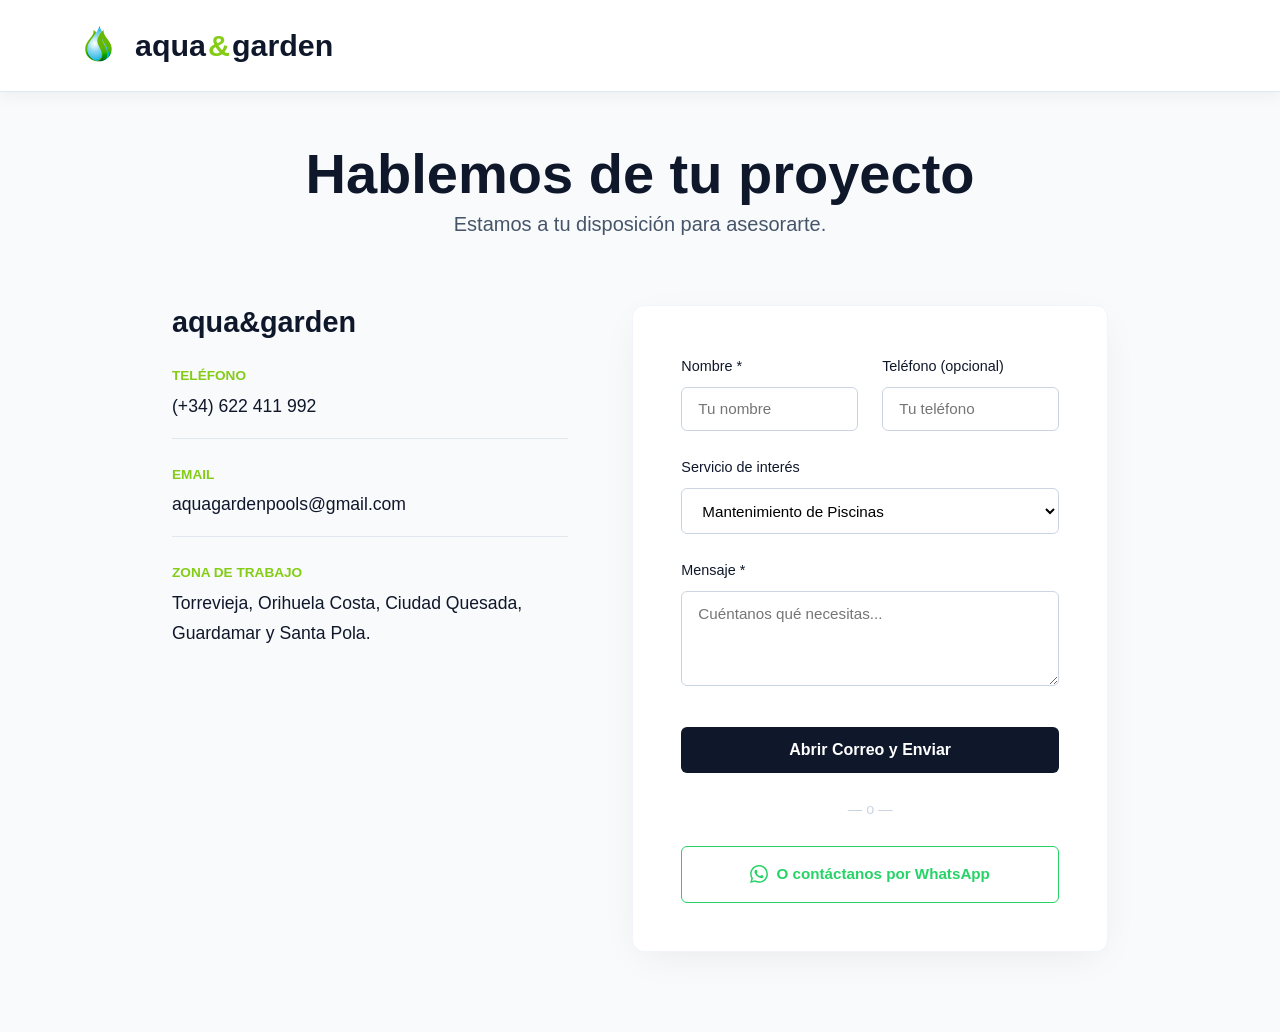
==== commit 800f43fe: "Formulario de contacto optimizado y limpio" ====
--- a/pages/contacto.html
+++ b/pages/contacto.html
@@ -3,7 +3,7 @@
 <head>
   <meta charset="UTF-8">
   <meta name="viewport" content="width=device-width, initial-scale=1.0">
-  <title>Contacto | Aqua & Garden</title>
+  <title>Contacto | aqua&garden</title>
   <link rel="icon" type="image/png" href="../assets/img/faviconpestana.png">
   <link rel="stylesheet" href="../assets/css/style.css">
   <style>
@@ -12,7 +12,7 @@
     .contact-grid { display: grid; grid-template-columns: 1fr 1.2fr; gap: 4rem; align-items: start; }
     
     .contact-info { background: transparent; padding: 0; }
-    .contact-info h3 { font-size: 1.8rem; margin-bottom: 1.5rem; color: var(--text-main); }
+    .contact-info h3 { font-size: 1.8rem; margin-bottom: 1.5rem; color: var(--text-main); font-family: var(--font-heading); text-transform: lowercase; }
     .info-item { margin-bottom: 1.5rem; border-bottom: 1px solid #e2e8f0; padding-bottom: 1rem; }
     .info-label { display: block; font-size: 0.85rem; font-weight: 600; color: var(--primary); text-transform: uppercase; margin-bottom: 0.3rem; }
     .info-item p { color: var(--text-main); font-size: 1.1rem; margin: 0; }
@@ -23,6 +23,9 @@
     .form-group label { display: block; margin-bottom: 0.5rem; font-weight: 500; font-size: 0.9rem; }
     .form-group input, .form-group select, .form-group textarea { width: 100%; padding: 0.8rem 1rem; border: 1px solid #cbd5e1; border-radius: 6px; background: #fff; font-family: inherit; font-size: 0.95rem; transition: all 0.3s; }
     .form-group input:focus, .form-group select:focus, .form-group textarea:focus { outline: none; border-color: var(--primary); box-shadow: 0 0 0 3px rgba(132, 204, 22, 0.1); }
+    
+    /* Quitamos el asterisco de obligatorio para que se vea más limpio */
+    .form-group label::after { content: ''; }
     
     .btn-submit { width: 100%; padding: 0.9rem; font-size: 1rem; border-radius: 6px; background: var(--text-main); color: #fff; font-weight: 600; border: none; cursor: pointer; transition: 0.3s; margin-top: 0.5rem; }
     .btn-submit:hover { background: var(--primary); color: var(--text-main); }
@@ -44,27 +47,44 @@
 
     <div class="contact-grid">
       <div class="contact-info">
-        <h3>Aqua & Garden</h3>
+        <h3>aqua&garden</h3>
         <div class="info-item"><span class="info-label">Teléfono</span><p>(+34) 622 411 992</p></div>
         <div class="info-item"><span class="info-label">Email</span><p>aquagardenpools@gmail.com</p></div>
         <div class="info-item" style="border-bottom: none;"><span class="info-label">Zona de trabajo</span><p>Torrevieja, Orihuela Costa, Ciudad Quesada, Guardamar y Santa Pola.</p></div>
       </div>
 
       <div class="contact-form-wrapper">
-        <!-- El formulario se envía a sí mismo (onsubmit) pero lo controlamos con JS -->
         <form id="contact-form">
           <div class="form-row">
-            <div class="form-group"><label for="nombre">Nombre</label><input type="text" id="nombre" name="nombre" required placeholder="Tu nombre"></div>
-            <div class="form-group"><label for="telefono">Teléfono</label><input type="tel" id="telefono" name="telefono" required placeholder="Tu teléfono"></div>
+            <div class="form-group">
+              <label for="nombre">Nombre *</label>
+              <input type="text" id="nombre" name="nombre" required placeholder="Tu nombre">
+            </div>
+            <div class="form-group">
+              <label for="telefono">Teléfono (opcional)</label>
+              <input type="tel" id="telefono" name="telefono" placeholder="Tu teléfono">
+            </div>
           </div>
-          <div class="form-group"><label for="email">Correo Electrónico</label><input type="email" id="email" name="email" required placeholder="tu@email.com"></div>
-          <div class="form-group"><label for="servicio">Servicio de interés</label><select id="servicio" name="servicio"><option value="piscina">Mantenimiento de Piscinas</option><option value="jardin">Jardinería</option><option value="limpieza">Limpieza</option></select></div>
-          <div class="form-group"><label for="mensaje">Mensaje (opcional)</label><textarea id="mensaje" name="mensaje" rows="3" placeholder="Cuéntanos..."></textarea></div>
+          
+          <div class="form-group">
+            <label for="servicio">Servicio de interés</label>
+            <select id="servicio" name="servicio">
+              <option value="Mantenimiento de Piscinas">Mantenimiento de Piscinas</option>
+              <option value="Jardinería Integral">Jardinería Integral</option>
+              <option value="Limpieza de Comunidades">Limpieza de Comunidades</option>
+            </select>
+          </div>
+          
+          <div class="form-group">
+            <label for="mensaje">Mensaje *</label>
+            <textarea id="mensaje" name="mensaje" rows="4" required placeholder="Cuéntanos qué necesitas..."></textarea>
+          </div>
+          
           <button type="submit" class="btn-submit">Abrir Correo y Enviar</button>
         </form>
 
         <div style="text-align: center; margin: 1.5rem 0; color: #cbd5e1; font-size: 0.9rem;">— o —</div>
-        <a href="https://wa.me/34622411992?text=Hola,%20vengo%20desde%20la%20web%20de%20Aqua%20&%20Garden%20y%20me%20gustaría%20solicitar%20información." target="_blank" class="btn-whatsapp">
+        <a href="https://wa.me/34622411992?text=Hola,%20vengo%20desde%20la%20web%20de%20aqua%20&%20garden%20y%20me%20gustaría%20solicitar%20información." target="_blank" class="btn-whatsapp">
           <svg width="18" height="18" viewBox="0 0 24 24" fill="currentColor" style="margin-right: 8px;"><path d="M17.472 14.382c-.297-.149-1.758-.867-2.03-.967-.273-.099-.471-.148-.67.15-.197.297-.767.966-.94 1.164-.173.199-.347.223-.644.075-.297-.15-1.255-.463-2.39-1.475-.883-.788-1.48-1.761-1.653-2.059-.173-.297-.018-.458.13-.606.134-.133.298-.347.446-.52.149-.174.198-.298.298-.497.099-.198.05-.371-.025-.52-.075-.149-.669-1.612-.916-2.207-.242-.579-.487-.5-.669-.51-.173-.008-.371-.01-.57-.01-.198 0-.52.074-.792.372-.272.297-1.04 1.016-1.04 2.479 0 1.462 1.065 2.875 1.213 3.074.149.198 2.096 3.2 5.077 4.487.709.306 1.262.489 1.694.625.712.227 1.36.195 1.871.118.571-.085 1.758-.719 2.006-1.413.248-.694.248-1.289.173-1.413-.074-.124-.272-.198-.57-.347m-5.421 7.403h-.004a9.87 9.87 0 01-5.031-1.378l-.361-.214-3.741.982.998-3.648-.235-.374a9.86 9.86 0 01-1.51-5.26c.001-5.45 4.436-9.884 9.888-9.884 2.64 0 5.122 1.03 6.988 2.898a9.825 9.825 0 012.893 6.994c-.003 5.45-4.437 9.884-9.885 9.884m8.413-18.297A11.815 11.815 0 0012.05 0C5.495 0 .16 5.335.157 11.892c0 2.096.547 4.142 1.588 5.945L.057 24l6.305-1.654a11.882 11.882 0 005.683 1.448h.005c6.554 0 11.89-5.335 11.893-11.893a11.821 11.821 0 00-3.48-8.413z"/></svg>
           O contáctanos por WhatsApp
         </a>
@@ -81,28 +101,31 @@
         
         // Recogemos los datos
         const nombre = document.getElementById('nombre').value;
-        const telefono = document.getElementById('telefono').value;
-        const email = document.getElementById('email').value;
+        const telefono = document.getElementById('telefono').value || "No especificado";
         const servicio = document.getElementById('servicio').value;
         const mensaje = document.getElementById('mensaje').value;
 
-        // Preparamos el asunto y el cuerpo del correo
-        const asunto = encodeURIComponent("Contacto Web: " + nombre);
+        // Preparamos el asunto del correo
+        const asunto = encodeURIComponent("Solicitud de información: " + servicio);
+        
+        // Preparamos el cuerpo del correo con un formato limpio (saltos de línea dobles para que respire)
         const cuerpo = encodeURIComponent(
+          "Hola equipo de aqua&garden,\n\n" +
+          "Me pongo en contacto con vosotros a través de la web.\n\n" +
+          "--- DATOS DE CONTACTO ---\n" +
           "Nombre: " + nombre + "\n" +
           "Teléfono: " + telefono + "\n" +
-          "Email: " + email + "\n" +
-          "Servicio: " + servicio + "\n\n" +
-          "Mensaje:\n" + mensaje
+          "Servicio de interés: " + servicio + "\n\n" +
+          "--- MENSAJE ---\n" +
+          mensaje + "\n\n" +
+          "Un saludo."
         );
 
         // Abrimos el cliente de correo por defecto del usuario
-        // NOTA: Aquí usamos el correo de Gmail que me indicaste
         const correoDestino = "aquagardenpools@gmail.com";
         window.location.href = `mailto:${correoDestino}?subject=${asunto}&body=${cuerpo}`;
       });
     });
   </script>
-<script src="../assets/js/mobile-menu.js"></script>
 </body>
 </html>
--- a/assets/css/style.css
+++ b/assets/css/style.css
@@ -1597,3 +1597,141 @@
         line-height: 1.6 !important;
     }
 }
+
+/* =========================================
+   DISEÑO ESPECÍFICO PARA TABLETS (768px - 1024px)
+   ========================================= */
+
+@media (min-width: 769px) and (max-width: 1024px) {
+    /* 1. Mostramos el menú de escritorio en la tablet */
+    .nav {
+        display: flex !important;
+        position: static !important;
+        background: transparent !important;
+        box-shadow: none !important;
+        width: auto !important;
+        padding: 0 !important;
+    }
+
+    .nav__list {
+        flex-direction: row !important;
+        gap: 1.5rem !important;
+    }
+
+    .nav__link {
+        color: #ffffff !important; /* Letras blancas sobre la foto */
+        font-size: 0.95rem !important;
+        border-bottom: none !important;
+        text-shadow: 0 2px 4px rgba(0,0,0,0.6) !important;
+    }
+
+    /* Ocultamos el botón de las rayitas en la tablet */
+    #menu-btn {
+        display: none !important;
+    }
+
+    /* 2. Ajustamos el texto del Hero para que no se vea ni muy grande ni muy apretado */
+    .hero__title {
+        font-size: 3.5rem !important; /* Tamaño intermedio */
+        text-align: left !important;
+    }
+
+    .hero__text {
+        font-size: 1.2rem !important;
+        text-align: left !important;
+        max-width: 600px !important;
+    }
+
+    .hero__content {
+        align-items: flex-start !important;
+        margin: 0 !important;
+        padding-top: 120px !important;
+    }
+
+    .hero__actions {
+        justify-content: flex-start !important;
+    }
+
+    /* 3. Ajustar el botón de contacto de la cabecera */
+    .header .btn--primary {
+        padding: 0.6rem 1.5rem !important;
+        font-size: 0.9rem !important;
+    }
+}
+
+/* =========================================
+   ARREGLO PARA TABLET EN VERTICAL (Orientación Retrato)
+   ========================================= */
+
+/* Aplicamos esto a tablets y pantallas medianas (entre 769px y 1024px) */
+@media (min-width: 769px) and (max-width: 1024px) {
+    
+    /* 1. Forzar que el menú de texto se vea siempre, incluso en vertical */
+    .nav {
+        display: flex !important;
+        position: static !important;
+        background: transparent !important;
+        width: auto !important;
+        padding: 0 !important;
+        box-shadow: none !important;
+    }
+
+    .nav__list {
+        flex-direction: row !important;
+        gap: 1rem !important; /* Un poco menos de espacio para que quepa en vertical */
+    }
+
+    .nav__link {
+        color: #ffffff !important;
+        font-size: 0.9rem !important; /* Letra un pelín más pequeña para que quepa */
+        text-shadow: 0 2px 4px rgba(0,0,0,0.8) !important;
+    }
+
+    /* 2. Ocultar el botón hamburguesa, ya que tenemos el menú visible */
+    #menu-btn {
+        display: none !important;
+    }
+
+    /* 3. Ajustar la cabecera para que todo quepa en una sola línea */
+    .header__container {
+        flex-direction: row !important;
+        justify-content: space-between !important;
+        flex-wrap: nowrap !important;
+    }
+
+    .logo {
+        font-size: 1.5rem !important;
+    }
+    
+    .header-logo-img {
+        height: 40px !important;
+    }
+
+    /* 4. Ajustar el botón de contacto de la cabecera */
+    .header .btn--primary {
+        padding: 0.5rem 1rem !important;
+        font-size: 0.85rem !important;
+    }
+
+    /* 5. El texto del Hero se queda alineado a la izquierda, como en escritorio */
+    .hero__title {
+        font-size: 3rem !important;
+        text-align: left !important;
+    }
+
+    .hero__text {
+        font-size: 1.1rem !important;
+        text-align: left !important;
+        max-width: 90% !important;
+    }
+
+    .hero__content {
+        align-items: flex-start !important;
+        margin: 0 !important;
+        padding: 0 2rem !important;
+    }
+
+    .hero__actions {
+        justify-content: flex-start !important;
+    }
+}
